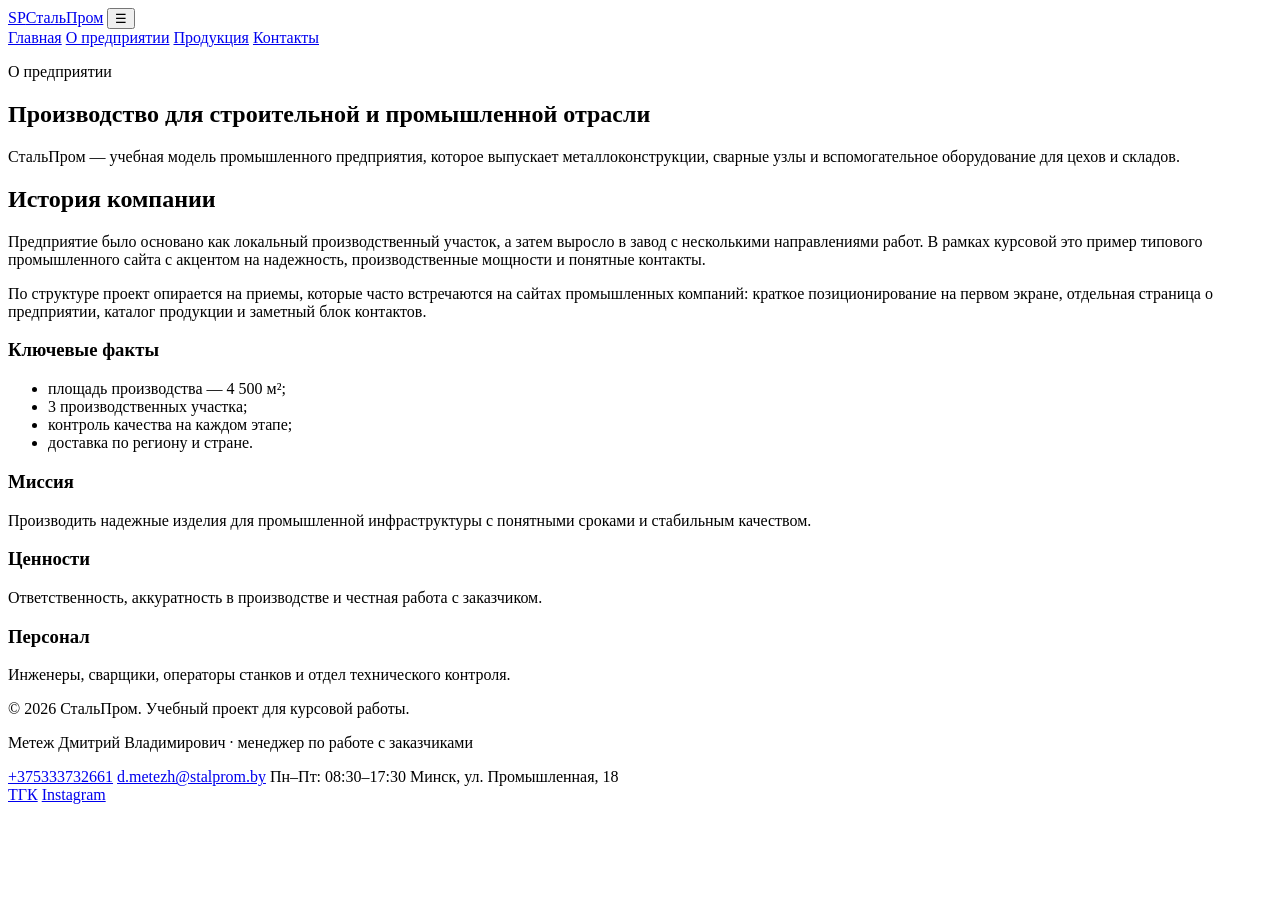
==== about.html @ 70bd81fb "Add files via upload" ====
<!DOCTYPE html>
<html lang="ru">
<head>
  <meta charset="UTF-8">
  <meta name="viewport" content="width=device-width, initial-scale=1.0">
  <title>О предприятии — СтальПром</title>
  <link rel="stylesheet" href="styles/main.css">
</head>
<body>
  <header class="site-header">
    <div class="container">
      <div class="header-row">
        <a class="logo" href="index.html"><span class="logo-mark">SP</span><span class="logo-text">СтальПром</span></a>
        <button class="menu-toggle" id="menuToggle" aria-label="Открыть меню">☰</button>
        <nav class="site-nav" id="siteNav">
          <a href="index.html">Главная</a>
          <a href="about.html" class="is-active">О предприятии</a>
          <a href="products.html">Продукция</a>
          <a href="contacts.html">Контакты</a>
        </nav>
      </div>
    </div>
  </header>

  <main class="page-main">
    <section class="page-hero">
      <div class="container">
        <p class="eyebrow">О предприятии</p>
        <h1>Производство для строительной и промышленной отрасли</h1>
        <p>СтальПром — учебная модель промышленного предприятия, которое выпускает металлоконструкции, сварные узлы и вспомогательное оборудование для цехов и складов.</p>
      </div>
    </section>

    <section class="section">
      <div class="container two-col">
        <article>
          <h2>История компании</h2>
          <p>Предприятие было основано как локальный производственный участок, а затем выросло в завод с несколькими направлениями работ. В рамках курсовой это пример типового промышленного сайта с акцентом на надежность, производственные мощности и понятные контакты.</p>
          <p>По структуре проект опирается на приемы, которые часто встречаются на сайтах промышленных компаний: краткое позиционирование на первом экране, отдельная страница о предприятии, каталог продукции и заметный блок контактов.</p>
        </article>
        <aside class="card side-card">
          <h3>Ключевые факты</h3>
          <ul class="plain-list">
            <li>площадь производства — 4 500 м²;</li>
            <li>3 производственных участка;</li>
            <li>контроль качества на каждом этапе;</li>
            <li>доставка по региону и стране.</li>
          </ul>
        </aside>
      </div>
    </section>

    <section class="section section-gray">
      <div class="container cards-3">
        <article class="card">
          <h3>Миссия</h3>
          <p>Производить надежные изделия для промышленной инфраструктуры с понятными сроками и стабильным качеством.</p>
        </article>
        <article class="card">
          <h3>Ценности</h3>
          <p>Ответственность, аккуратность в производстве и честная работа с заказчиком.</p>
        </article>
        <article class="card">
          <h3>Персонал</h3>
          <p>Инженеры, сварщики, операторы станков и отдел технического контроля.</p>
        </article>
      </div>
    </section>
  </main>
  <footer class="site-footer">
    <div class="container footer-row footer-row--rich">
      <div class="footer-copy">
        <p>© 2026 СтальПром. Учебный проект для курсовой работы.</p>
        <p>Метеж Дмитрий Владимирович · менеджер по работе с заказчиками</p>
      </div>
      <div class="footer-contacts">
        <a href="tel:+375333732661">+375333732661</a>
        <a href="mailto:d.metezh@stalprom.by">d.metezh@stalprom.by</a>
        <span>Пн–Пт: 08:30–17:30</span>
        <span>Минск, ул. Промышленная, 18</span>
      </div>
      <div class="footer-socials">
        <a href="https://t.me/metezh_dm" target="_blank" rel="noopener noreferrer">ТГК</a>
        <a href="https://instagram.com/metezh.dm" target="_blank" rel="noopener noreferrer">Instagram</a>
      </div>
    </div>
  </footer>

  <script src="js/main.js"></script>
</body>
</html>
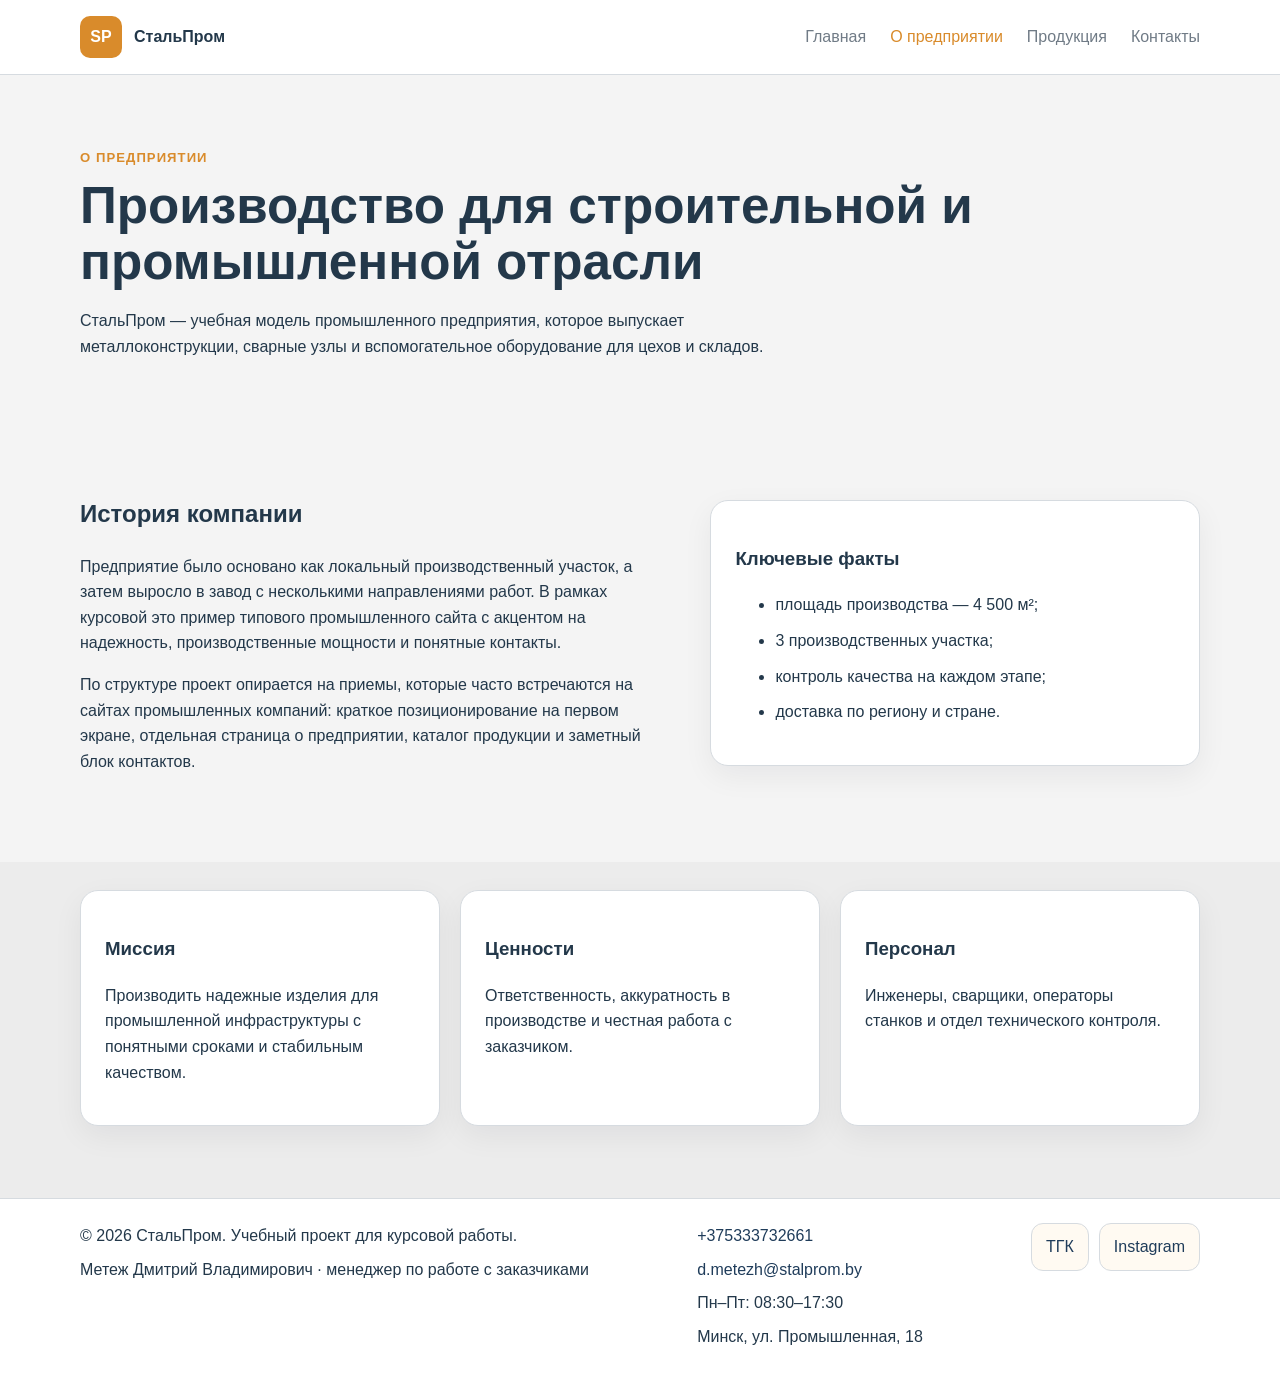
==== commit d6403f20: "Update about.html" ====
--- a/about.html
+++ b/about.html
@@ -10,13 +10,13 @@
   <header class="site-header">
     <div class="container">
       <div class="header-row">
-        <a class="logo" href="index.html"><span class="logo-mark">SP</span><span class="logo-text">СтальПром</span></a>
+        <a class="logo" href="/index.html"><span class="logo-mark">SP</span><span class="logo-text">СтальПром</span></a>
         <button class="menu-toggle" id="menuToggle" aria-label="Открыть меню">☰</button>
         <nav class="site-nav" id="siteNav">
-          <a href="index.html">Главная</a>
-          <a href="about.html" class="is-active">О предприятии</a>
-          <a href="products.html">Продукция</a>
-          <a href="contacts.html">Контакты</a>
+          <a href="/index.html">Главная</a>
+          <a href="/about.html" class="is-active">О предприятии</a>
+          <a href="/products.html">Продукция</a>
+          <a href="/contacts.html">Контакты</a>
         </nav>
       </div>
     </div>
--- a/styles/main.css
+++ b/styles/main.css
@@ -0,0 +1,421 @@
+* {
+  box-sizing: border-box;
+}
+
+body {
+  margin: 0;
+  font-family: Arial, sans-serif;
+  color: #23384a;
+  background: #f4f4f4;
+  line-height: 1.6;
+}
+
+img {
+  max-width: 100%;
+}
+
+a {
+  color: inherit;
+  text-decoration: none;
+}
+
+.container {
+  width: min(1120px, 100% - 32px);
+  margin: 0 auto;
+}
+
+.site-header {
+  position: sticky;
+  top: 0;
+  z-index: 10;
+  background: rgba(255, 255, 255, 0.94);
+  border-bottom: 1px solid #d6dbe0;
+}
+
+.header-row,
+.footer-row,
+.section-heading-row,
+.cta-box,
+.catalog-toolbar {
+  display: flex;
+  align-items: center;
+  justify-content: space-between;
+  gap: 16px;
+}
+
+.hero,
+.page-hero {
+  padding: 72px 0;
+}
+
+.hero-grid,
+.feature-grid,
+.two-col {
+  display: grid;
+  grid-template-columns: 1.1fr 0.9fr;
+  gap: 32px;
+  align-items: center;
+}
+
+.section,
+.stats {
+  padding: 28px 0 72px;
+}
+
+.section-gray {
+  background: #ececec;
+}
+
+.cards-3,
+.cards-4 {
+  display: grid;
+  gap: 20px;
+}
+
+.cards-3 {
+  grid-template-columns: repeat(3, 1fr);
+}
+
+.cards-4 {
+  grid-template-columns: repeat(4, 1fr);
+}
+
+.site-footer {
+  padding: 24px 0;
+  border-top: 1px solid #d6dbe0;
+  background: #ffffff;
+}
+
+.footer-row--rich {
+  align-items: flex-start;
+}
+
+.logo {
+  display: inline-flex;
+  align-items: center;
+  gap: 12px;
+  font-weight: 700;
+}
+
+.logo-mark {
+  width: 42px;
+  height: 42px;
+  display: inline-block;
+  text-align: center;
+  line-height: 42px;
+  border-radius: 10px;
+  background: #d98b2b;
+  color: #ffffff;
+}
+
+.site-nav {
+  display: flex;
+  gap: 24px;
+}
+
+.site-nav a {
+  padding: 24px 0;
+  color: #707b86;
+}
+
+.site-nav .is-active,
+.site-nav a:hover {
+  color: #d98b2b;
+}
+
+.menu-toggle {
+  display: none;
+}
+
+.hero h1,
+.page-hero h1 {
+  font-size: clamp(2rem, 4vw, 3.4rem);
+  line-height: 1.1;
+  margin: 0 0 18px;
+}
+
+.hero-text,
+.page-hero p {
+  max-width: 720px;
+}
+
+.eyebrow {
+  margin: 0 0 10px;
+  color: #d98b2b;
+  font-weight: 700;
+  text-transform: uppercase;
+  letter-spacing: 0.08em;
+  font-size: 0.82rem;
+}
+
+.hero-actions,
+.check-list,
+.contact-form {
+  margin-top: 24px;
+}
+
+.btn,
+.text-link {
+  display: inline-flex;
+  align-items: center;
+  justify-content: center;
+}
+
+.btn {
+  padding: 12px 20px;
+  border-radius: 12px;
+  font-weight: 600;
+  border: 1px solid transparent;
+}
+
+.btn-primary {
+  background: #1f3c5a;
+  color: #ffffff;
+}
+
+.btn-secondary {
+  border-color: #d98b2b;
+  color: #1f3c5a;
+  background: #fffaf2;
+}
+
+.btn-secondary:hover {
+  background: #f6ead5;
+}
+
+.btn-primary:hover {
+  background: #162c42;
+}
+
+.hero-visual {
+  position: relative;
+}
+
+.hero-svg {
+  width: 100%;
+  background: linear-gradient(180deg, #e5e8eb, #f5f5f5);
+  border: 1px solid #d6dbe0;
+  border-radius: 24px;
+  padding: 12px;
+}
+
+.hero-svg rect,
+.hero-svg circle,
+.hero-svg path {
+  fill: #8b95a0;
+  stroke: #55616d;
+  stroke-width: 6;
+}
+
+.hero-svg path {
+  fill: none;
+}
+
+.badge-card,
+.card {
+  background: #ffffff;
+  border: 1px solid #d6dbe0;
+  border-radius: 18px;
+  box-shadow: 0 10px 30px rgba(17, 24, 39, 0.06);
+}
+
+.badge-card {
+  position: absolute;
+  right: 20px;
+  bottom: 20px;
+  padding: 16px 18px;
+  max-width: 180px;
+}
+
+.badge-card strong,
+.stat-card strong {
+  display: block;
+  font-size: 1.6rem;
+}
+
+.card {
+  padding: 24px;
+}
+
+.check-list {
+  padding-left: 20px;
+}
+
+.check-list li,
+.plain-list li {
+  margin-bottom: 10px;
+}
+
+.cta-box {
+  padding: 32px;
+  background: #e9edf1;
+  border-radius: 24px;
+}
+
+.product-card {
+  display: flex;
+  flex-direction: column;
+  gap: 10px;
+}
+
+.product-icon {
+  width: 52px;
+  height: 52px;
+  display: inline-block;
+  text-align: center;
+  line-height: 52px;
+  border-radius: 14px;
+  background: #f3ede3;
+  font-size: 1.3rem;
+}
+
+.contact-form label {
+  display: block;
+  margin-bottom: 14px;
+  font-weight: 500;
+}
+
+.contact-form input,
+.contact-form textarea,
+.catalog-toolbar select {
+  width: 100%;
+  margin-top: 8px;
+  padding: 12px 14px;
+  border-radius: 12px;
+  border: 1px solid #d6dbe0;
+  font: inherit;
+}
+
+.catalog-toolbar label {
+  font-weight: 600;
+}
+
+.form-message {
+  min-height: 24px;
+  font-weight: 600;
+  color: #d98b2b;
+}
+
+.active-card {
+  border-color: #d98b2b;
+  background: #fff6ea;
+}
+
+#catalog-list .product {
+  display: none;
+}
+
+#catalog-list .product.active-card {
+  display: flex;
+}
+
+.footer-copy p,
+.footer-contacts span,
+.footer-contacts a,
+.footer-socials a {
+  display: block;
+  margin: 0 0 8px;
+}
+
+.footer-contacts a,
+.footer-socials a {
+  color: #1f3c5a;
+}
+
+.footer-socials {
+  display: flex;
+  flex-wrap: wrap;
+  gap: 10px;
+}
+
+.footer-socials a {
+  padding: 10px 14px;
+  border-radius: 12px;
+  background: #fffaf2;
+  border: 1px solid #d6dbe0;
+}
+
+@media (max-width: 900px) {
+  .hero-grid,
+  .feature-grid,
+  .two-col,
+  .cards-3,
+  .cards-4 {
+    grid-template-columns: 1fr;
+  }
+  .site-nav {
+    display: none;
+    position: absolute;
+    top: 78px;
+    left: 16px;
+    right: 16px;
+    flex-direction: column;
+    background: #ffffff;
+    border: 1px solid #d6dbe0;
+    border-radius: 16px;
+    padding: 10px 18px;
+  }
+  .site-nav a {
+    padding: 12px 0;
+  }
+  .site-nav.is-open {
+    display: flex;
+  }
+  .menu-toggle {
+    display: inline-block;
+    border: 1px solid #d6dbe0;
+    background: #ffffff;
+    border-radius: 10px;
+    padding: 8px 12px;
+  }
+  .header-row,
+  .footer-row,
+  .section-heading-row,
+  .cta-box,
+  .catalog-toolbar {
+    flex-direction: column;
+    align-items: flex-start;
+  }
+  .hero,
+  .page-hero {
+    padding: 56px 0;
+  }
+  .hero-actions,
+  .footer-socials {
+    width: 100%;
+  }
+  .hero-actions .btn,
+  .catalog-toolbar .btn,
+  .catalog-toolbar select,
+  .footer-socials a {
+    width: 100%;
+  }
+  .badge-card {
+    position: static;
+    margin-top: 18px;
+    max-width: none;
+  }
+  .container {
+    width: min(1120px, 100% - 24px);
+  }
+}
+@media (max-width: 600px) {
+  .hero h1,
+  .page-hero h1 {
+    font-size: 2rem;
+  }
+  .hero,
+  .page-hero {
+    padding: 44px 0;
+  }
+  .card,
+  .cta-box {
+    padding: 20px;
+  }
+  .hero-svg {
+    border-radius: 18px;
+  }
+  .logo-text {
+    font-size: 0.95rem;
+  }
+}/*# sourceMappingURL=main.css.map */
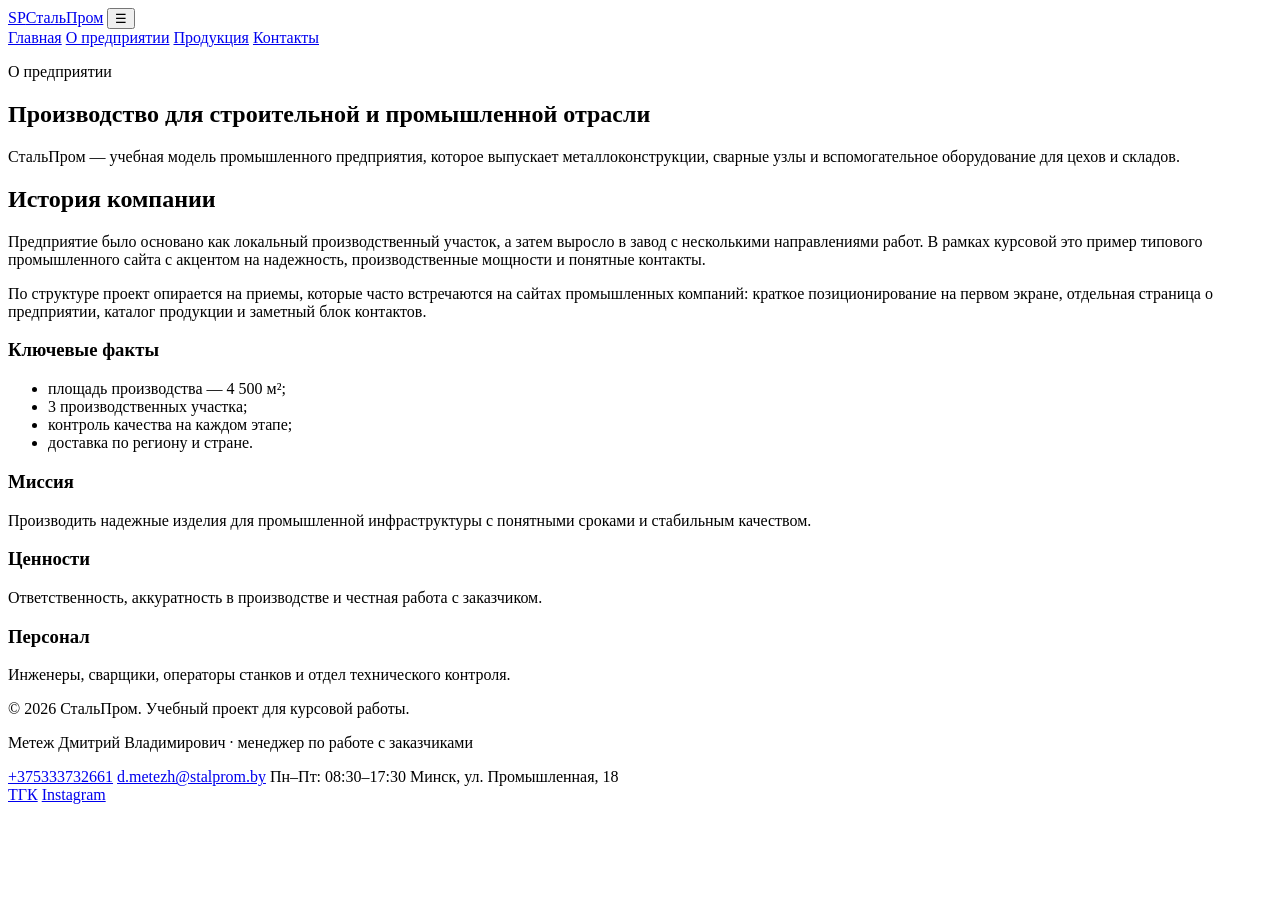
==== commit 9d8e32de: "Update about.html" ====
--- a/about.html
+++ b/about.html
@@ -4,16 +4,16 @@
   <meta charset="UTF-8">
   <meta name="viewport" content="width=device-width, initial-scale=1.0">
   <title>О предприятии — СтальПром</title>
-  <link rel="stylesheet" href="styles/main.css">
+  <link rel="stylesheet" href="/kurs-/styles/main.css">
 </head>
 <body>
   <header class="site-header">
     <div class="container">
       <div class="header-row">
-        <a class="logo" href="/index.html"><span class="logo-mark">SP</span><span class="logo-text">СтальПром</span></a>
+        <a class="logo" href="/"><span class="logo-mark">SP</span><span class="logo-text">СтальПром</span></a>
         <button class="menu-toggle" id="menuToggle" aria-label="Открыть меню">☰</button>
         <nav class="site-nav" id="siteNav">
-          <a href="/index.html">Главная</a>
+          <a href="/">Главная</a>
           <a href="/about.html" class="is-active">О предприятии</a>
           <a href="/products.html">Продукция</a>
           <a href="/contacts.html">Контакты</a>
@@ -86,6 +86,6 @@
     </div>
   </footer>
 
-  <script src="js/main.js"></script>
+  <script src="/js/main.js"></script>
 </body>
 </html>
